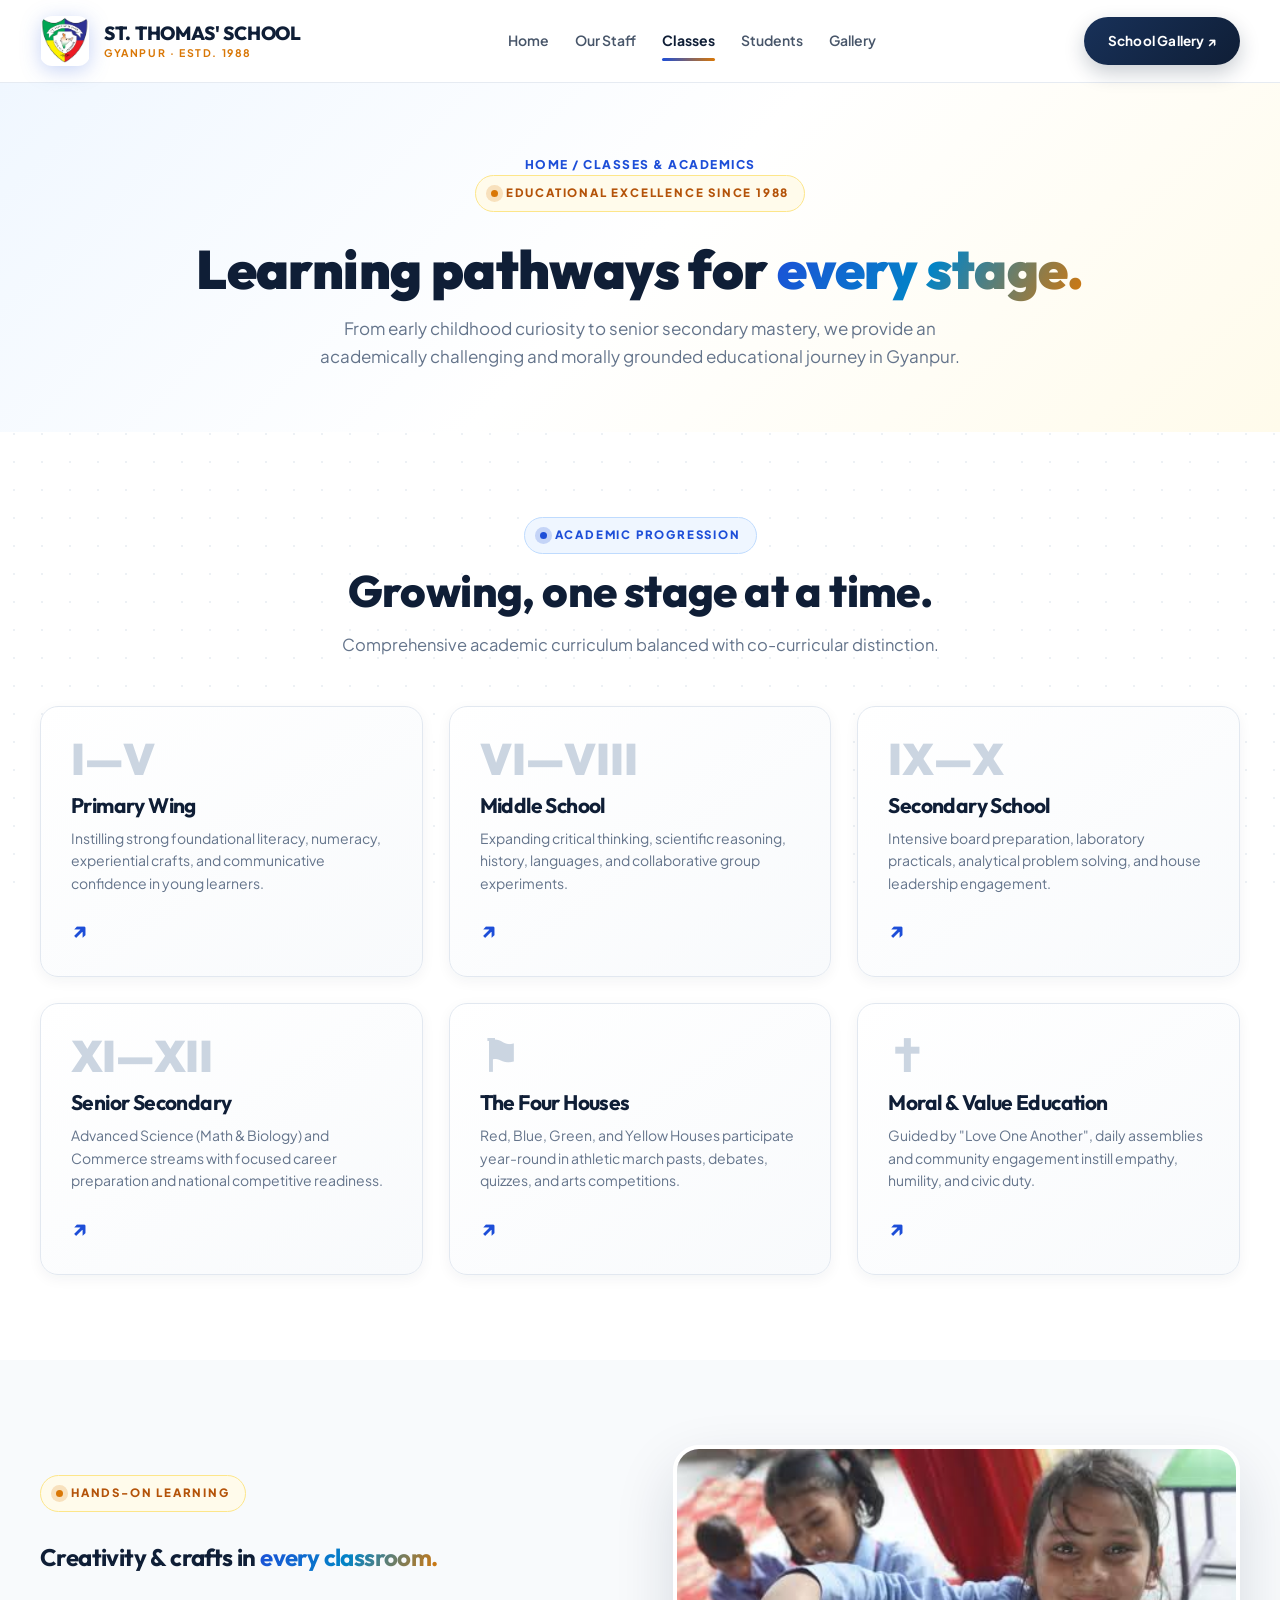
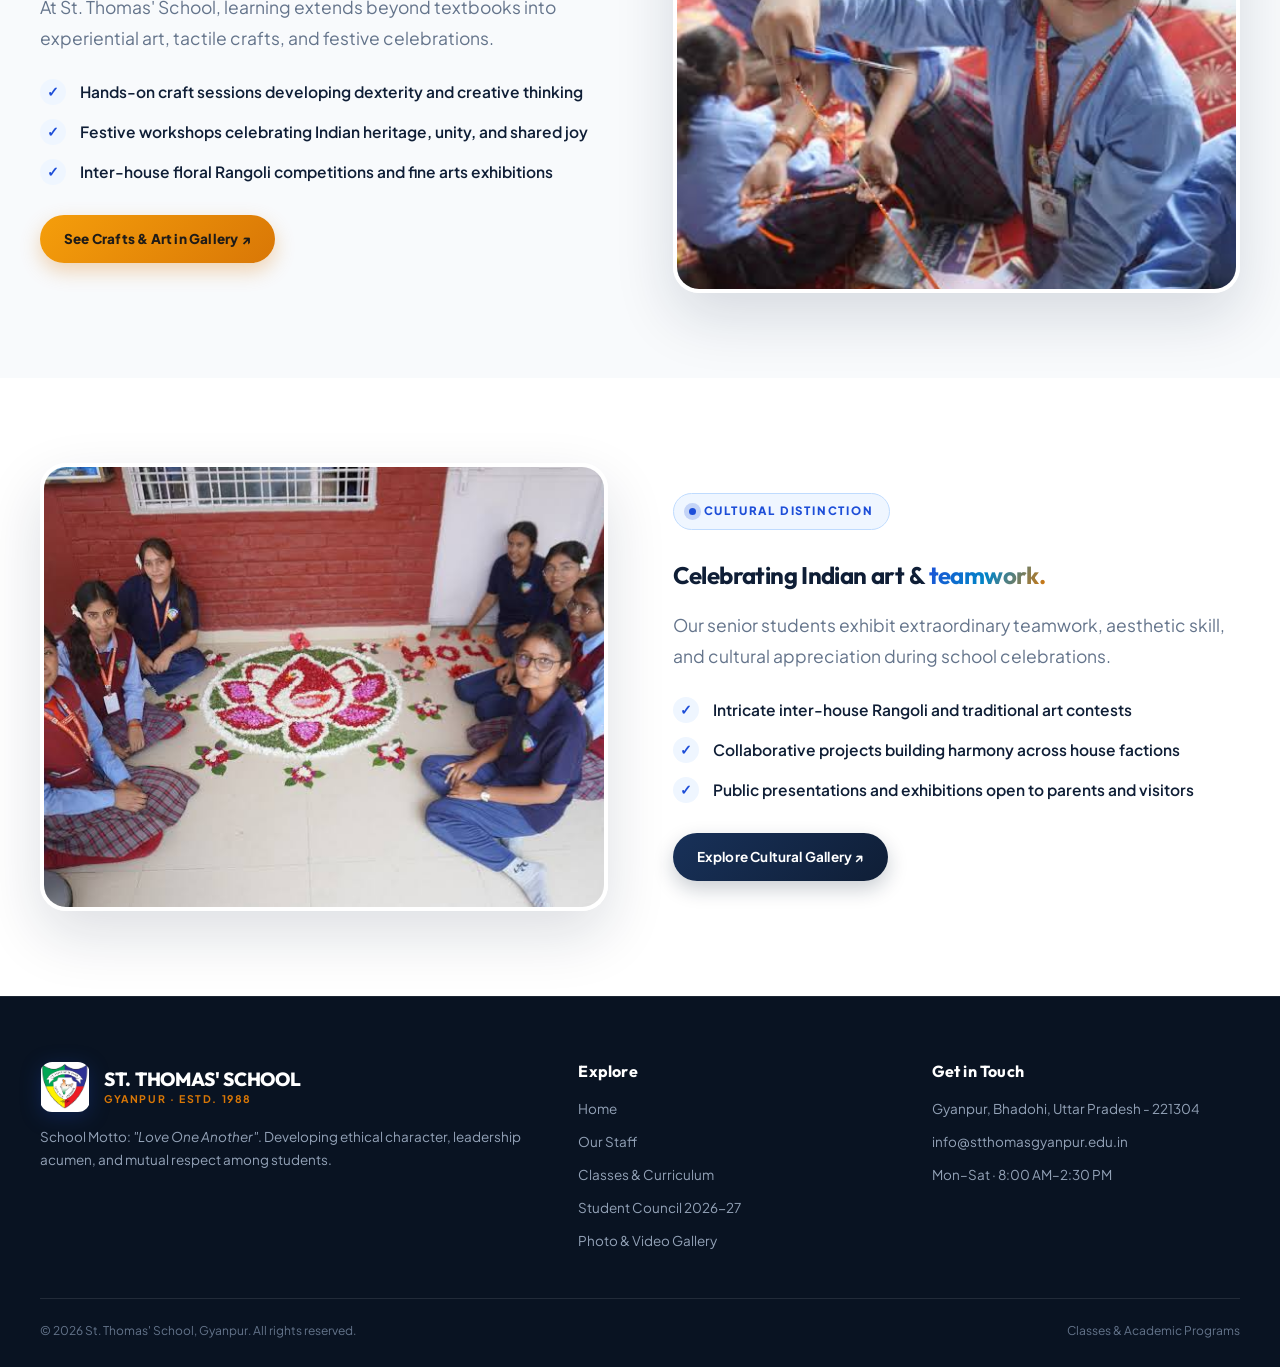
==== classes.html @ a4f0379a "Completed" ====
<!DOCTYPE html>
<html lang="en">
<head>
  <meta charset="UTF-8">
  <meta name="viewport" content="width=device-width, initial-scale=1.0">
  <meta name="description" content="Academic stages and curriculum at St. Thomas' School, Gyanpur. Primary, Middle, Secondary, and Senior Secondary education.">
  <title>Classes & Academics | St. Thomas' School, Gyanpur</title>
  <link rel="preconnect" href="https://fonts.googleapis.com">
  <link rel="preconnect" href="https://fonts.gstatic.com" crossorigin>
  <link rel="icon" type="image/png" href="assets/logo.png">
  <link rel="stylesheet" href="css/style.css">
</head>
<body>

<header class="site-header">
  <div class="container nav-wrap">
    <a class="brand" href="index.html">
      <img src="assets/logo.png" alt="St. Thomas' School Logo" class="brand-logo-img">
      <div class="brand-title-wrap">
        <span class="brand-title">ST. THOMAS' SCHOOL</span>
        <span class="brand-subtitle">GYANPUR · ESTD. 1988</span>
      </div>
    </a>
    <button class="menu-toggle" aria-label="Open navigation" onclick="document.querySelector('.nav-links').classList.toggle('open')">☰</button>
    <nav class="nav-links">
      <a href="index.html">Home</a>
      <a href="staff.html">Our Staff</a>
      <a class="active" href="classes.html">Classes</a>
      <a href="students.html">Students</a>
      <a href="gallery.html">Gallery</a>
    </nav>
    <a class="nav-cta" href="gallery.html">School Gallery ↗</a>
  </div>
</header>

<main>
  <section class="page-hero">
    <div class="container">
      <div class="breadcrumb">HOME / CLASSES & ACADEMICS</div>
      <span class="eyebrow gold-pill">Educational Excellence Since 1988</span>
      <h1>Learning pathways for <span class="gradient-text">every stage.</span></h1>
      <p>From early childhood curiosity to senior secondary mastery, we provide an academically challenging and morally grounded educational journey in Gyanpur.</p>
    </div>
  </section>

  <!-- Educational Stages -->
  <section class="section">
    <div class="container">
      <div class="section-head">
        <span class="eyebrow">Academic Progression</span>
        <h2>Growing, one stage at a time.</h2>
        <p>Comprehensive academic curriculum balanced with co-curricular distinction.</p>
      </div>

      <div class="grid-3">
        <article class="class-card delay-1">
          <div class="number">I—V</div>
          <h3>Primary Wing</h3>
          <p>Instilling strong foundational literacy, numeracy, experiential crafts, and communicative confidence in young learners.</p>
          <span class="arrow">↗</span>
        </article>

        <article class="class-card delay-2">
          <div class="number">VI—VIII</div>
          <h3>Middle School</h3>
          <p>Expanding critical thinking, scientific reasoning, history, languages, and collaborative group experiments.</p>
          <span class="arrow">↗</span>
        </article>

        <article class="class-card delay-3">
          <div class="number">IX—X</div>
          <h3>Secondary School</h3>
          <p>Intensive board preparation, laboratory practicals, analytical problem solving, and house leadership engagement.</p>
          <span class="arrow">↗</span>
        </article>

        <article class="class-card delay-1">
          <div class="number">XI—XII</div>
          <h3>Senior Secondary</h3>
          <p>Advanced Science (Math & Biology) and Commerce streams with focused career preparation and national competitive readiness.</p>
          <span class="arrow">↗</span>
        </article>

        <article class="class-card delay-2">
          <div class="number">⚑</div>
          <h3>The Four Houses</h3>
          <p>Red, Blue, Green, and Yellow Houses participate year-round in athletic march pasts, debates, quizzes, and arts competitions.</p>
          <span class="arrow">↗</span>
        </article>

        <article class="class-card delay-3">
          <div class="number">✝</div>
          <h3>Moral & Value Education</h3>
          <p>Guided by "Love One Another", daily assemblies and community engagement instill empathy, humility, and civic duty.</p>
          <span class="arrow">↗</span>
        </article>
      </div>
    </div>
  </section>

  <!-- Co-Curricular & Creative Split Section -->
  <section class="section soft">
    <div class="container split">
      <div>
        <span class="eyebrow gold-pill">Hands-on Learning</span>
        <h2>Creativity & crafts in <span class="gradient-text">every classroom.</span></h2>
        <p class="lead">At St. Thomas' School, learning extends beyond textbooks into experiential art, tactile crafts, and festive celebrations.</p>
        <ul class="check-list">
          <li>Hands-on craft sessions developing dexterity and creative thinking</li>
          <li>Festive workshops celebrating Indian heritage, unity, and shared joy</li>
          <li>Inter-house floral Rangoli competitions and fine arts exhibitions</li>
        </ul>
        <a class="button gold" href="gallery.html">See Crafts & Art in Gallery ↗</a>
      </div>
      <div class="split-image">
        <img src="assets/images (4).jpg" alt="Primary student participating in craft making at St. Thomas' School">
      </div>
    </div>
  </section>

  <!-- Senior Cultural Activity Split Section -->
  <section class="section">
    <div class="container split">
      <div class="split-image">
        <img src="assets/images (3).jpg" alt="Senior students creating swan-lotus Rangoli at St. Thomas' School">
      </div>
      <div>
        <span class="eyebrow">Cultural Distinction</span>
        <h2>Celebrating Indian art & <span class="gradient-text">teamwork.</span></h2>
        <p class="lead">Our senior students exhibit extraordinary teamwork, aesthetic skill, and cultural appreciation during school celebrations.</p>
        <ul class="check-list">
          <li>Intricate inter-house Rangoli and traditional art contests</li>
          <li>Collaborative projects building harmony across house factions</li>
          <li>Public presentations and exhibitions open to parents and visitors</li>
        </ul>
        <a class="button" href="gallery.html">Explore Cultural Gallery ↗</a>
      </div>
    </div>
  </section>
</main>

<footer class="site-footer">
  <div class="container">
    <div class="footer-grid">
      <div>
        <a class="brand" href="index.html">
          <img src="assets/logo.png" alt="St. Thomas' School Logo" class="brand-logo-img">
          <div class="brand-title-wrap">
            <span class="brand-title">ST. THOMAS' SCHOOL</span>
            <span class="brand-subtitle">GYANPUR · ESTD. 1988</span>
          </div>
        </a>
        <p style="margin-top:14px">School Motto: <em>"Love One Another"</em>. Developing ethical character, leadership acumen, and mutual respect among students.</p>
      </div>
      <div>
        <h3>Explore</h3>
        <div class="footer-links">
          <a href="index.html">Home</a>
          <a href="staff.html">Our Staff</a>
          <a href="classes.html">Classes & Curriculum</a>
          <a href="students.html">Student Council 2026-27</a>
          <a href="gallery.html">Photo & Video Gallery</a>
        </div>
      </div>
      <div>
        <h3>Get in Touch</h3>
        <div class="footer-links">
          <a href="#">Gyanpur, Bhadohi, Uttar Pradesh - 221304</a>
          <a href="mailto:info@stthomasgyanpur.edu.in">info@stthomasgyanpur.edu.in</a>
          <a href="#">Mon–Sat · 8:00 AM–2:30 PM</a>
        </div>
      </div>
    </div>
    <div class="footer-bottom">
      <span>© 2026 St. Thomas' School, Gyanpur. All rights reserved.</span>
      <span>Classes & Academic Programs</span>
    </div>
  </div>
</footer>

</body>
</html>
---- css/style.css ----
@import url('https://fonts.googleapis.com/css2?family=Plus+Jakarta+Sans:wght@400;500;600;700;800&family=Outfit:wght@500;600;700;800;900&display=swap');

:root {
  --navy: #0f1e36;
  --navy-dark: #091322;
  --navy-light: #183159;
  --blue: #1d4ed8;
  --blue-light: #3b82f6;
  --gold: #d97706;
  --gold-light: #f59e0b;
  --gold-soft: #fef3c7;
  --crimson: #dc2626;
  --green: #15803d;
  --ink: #1e293b;
  --muted: #64748b;
  --bg-soft: #f8fafc;
  --paper: #ffffff;
  --line: #e2e8f0;
  --shadow-sm: 0 4px 14px rgba(15, 30, 54, 0.05);
  --shadow-md: 0 12px 32px rgba(15, 30, 54, 0.08);
  --shadow-lg: 0 24px 60px rgba(15, 30, 54, 0.14);
  --radius-sm: 12px;
  --radius-md: 18px;
  --radius-lg: 26px;
}

* {
  box-sizing: border-box;
}

html {
  scroll-behavior: smooth;
  scroll-padding-top: 90px;
}

body {
  margin: 0;
  background: #ffffff;
  color: var(--ink);
  font-family: 'Plus Jakarta Sans', sans-serif;
  line-height: 1.65;
  overflow-x: hidden;
}

body::before {
  content: "";
  position: fixed;
  inset: 0;
  pointer-events: none;
  z-index: -1;
  opacity: 0.35;
  background-image: radial-gradient(#cbd5e1 1.2px, transparent 1.2px);
  background-size: 28px 28px;
}

a {
  color: inherit;
  text-decoration: none;
}

img {
  max-width: 100%;
  display: block;
}

button,
.button {
  font: inherit;
}

.container {
  width: min(1200px, calc(100% - 40px));
  margin-inline: auto;
}

/* ================= SITE HEADER & NAVIGATION ================= */
.site-header {
  position: sticky;
  top: 0;
  z-index: 100;
  background: rgba(255, 255, 255, 0.92);
  backdrop-filter: blur(20px);
  -webkit-backdrop-filter: blur(20px);
  border-bottom: 1px solid rgba(226, 232, 240, 0.85);
  transition: all 0.3s ease;
  animation: dropIn 0.8s cubic-bezier(0.16, 1, 0.3, 1) both;
}

.nav-wrap {
  min-height: 82px;
  display: flex;
  align-items: center;
  justify-content: space-between;
  gap: 20px;
}

.brand {
  display: flex;
  align-items: center;
  gap: 14px;
  font-family: 'Outfit', sans-serif;
  font-weight: 800;
  letter-spacing: -0.4px;
  transition: transform 0.3s ease;
}

.brand:hover {
  transform: translateY(-1px);
}

.brand-logo-img {
  width: 50px;
  height: 50px;
  object-fit: contain;
  border-radius: 12px;
  filter: drop-shadow(0 4px 10px rgba(29, 78, 216, 0.25));
  transition: transform 0.4s cubic-bezier(0.34, 1.56, 0.64, 1);
}

.brand:hover .brand-logo-img {
  transform: rotate(8deg) scale(1.12);
}

.brand-title-wrap {
  display: flex;
  flex-direction: column;
}

.brand-title {
  font-size: 19px;
  color: var(--navy);
  font-weight: 800;
  line-height: 1.15;
  letter-spacing: -0.3px;
}

.brand-subtitle {
  color: var(--gold);
  font: 700 10.5px 'Plus Jakarta Sans', sans-serif;
  letter-spacing: 1.6px;
  text-transform: uppercase;
  margin-top: 2px;
}

.nav-links {
  display: flex;
  align-items: center;
  gap: 26px;
}

.nav-links a {
  font-size: 14px;
  font-weight: 600;
  color: #475569;
  position: relative;
  padding: 8px 0;
  transition: color 0.25s ease;
}

.nav-links a::after {
  content: "";
  position: absolute;
  left: 0;
  bottom: 0;
  width: 100%;
  height: 2.5px;
  background: linear-gradient(90deg, var(--blue), var(--gold));
  border-radius: 2px;
  transform: scaleX(0);
  transform-origin: right;
  transition: transform 0.3s cubic-bezier(0.16, 1, 0.3, 1);
}

.nav-links a:hover,
.nav-links a.active {
  color: var(--navy);
  font-weight: 700;
}

.nav-links a:hover::after,
.nav-links a.active::after {
  transform: scaleX(1);
  transform-origin: left;
}

.nav-cta,
.button {
  display: inline-flex;
  align-items: center;
  justify-content: center;
  gap: 10px;
  border: 0;
  border-radius: 999px;
  padding: 13px 24px;
  background: linear-gradient(135deg, var(--navy-light) 0%, var(--navy) 100%);
  color: white;
  font-weight: 700;
  font-size: 13.5px;
  letter-spacing: 0.2px;
  box-shadow: 0 8px 20px rgba(15, 30, 54, 0.22);
  transition: transform 0.3s cubic-bezier(0.34, 1.56, 0.64, 1), box-shadow 0.3s, background 0.3s;
  cursor: pointer;
}

.nav-cta:hover,
.button:hover {
  transform: translateY(-3px) scale(1.02);
  background: linear-gradient(135deg, var(--blue) 0%, var(--navy) 100%);
  box-shadow: 0 14px 30px rgba(29, 78, 216, 0.32);
  color: white;
}

.button.gold {
  background: linear-gradient(135deg, #f59e0b 0%, #d97706 100%);
  color: #1e1b18;
  font-weight: 800;
  box-shadow: 0 8px 20px rgba(217, 119, 6, 0.3);
}

.button.gold:hover {
  background: linear-gradient(135deg, #fbbf24 0%, #b45309 100%);
  box-shadow: 0 14px 30px rgba(217, 119, 6, 0.45);
  color: #0f172a;
}

.button.secondary {
  background: white;
  color: var(--navy);
  border: 1.5px solid var(--line);
  box-shadow: var(--shadow-sm);
}

.button.secondary:hover {
  color: var(--blue);
  border-color: #cbd5e1;
  background: #f8fafc;
}

.menu-toggle {
  display: none;
  border: 1.5px solid var(--line);
  background: white;
  border-radius: 12px;
  padding: 8px 12px;
  font-size: 22px;
  cursor: pointer;
  transition: background 0.2s;
}

/* ================= HERO SECTION ================= */
.hero {
  position: relative;
  padding: 85px 0 80px;
  background: radial-gradient(circle at 10% 20%, rgba(29, 78, 216, 0.05) 0%, transparent 40%),
    radial-gradient(circle at 90% 80%, rgba(245, 158, 11, 0.08) 0%, transparent 45%),
    linear-gradient(180deg, #f8fafc 0%, #ffffff 100%);
  isolation: isolate;
  overflow: hidden;
}

.hero-grid {
  display: grid;
  grid-template-columns: 1.05fr 0.95fr;
  align-items: center;
  gap: 55px;
}

.eyebrow {
  display: inline-flex;
  align-items: center;
  gap: 8px;
  color: var(--blue);
  font-size: 11.5px;
  font-weight: 800;
  letter-spacing: 1.8px;
  text-transform: uppercase;
  background: #eff6ff;
  border: 1px solid #bfdbfe;
  padding: 8px 15px;
  border-radius: 999px;
  margin-bottom: 12px;
}

.eyebrow:before {
  content: "";
  width: 7px;
  height: 7px;
  background: var(--blue);
  border-radius: 50%;
  box-shadow: 0 0 0 5px rgba(29, 78, 216, 0.2);
  animation: pulse 1.8s infinite;
}

.eyebrow.gold-pill {
  color: #b45309;
  background: #fffbeb;
  border-color: #fde68a;
}

.eyebrow.gold-pill:before {
  background: #d97706;
  box-shadow: 0 0 0 5px rgba(217, 119, 6, 0.2);
}

h1,
h2,
h3,
h4 {
  font-family: 'Outfit', sans-serif;
  line-height: 1.15;
  letter-spacing: -0.6px;
  color: var(--navy);
}

.hero h1 {
  font-size: clamp(38px, 4.8vw, 64px);
  margin: 18px 0;
  font-weight: 900;
}

.gradient-text {
  background: linear-gradient(120deg, #1d4ed8 0%, #0284c7 50%, #d97706 100%);
  -webkit-background-clip: text;
  background-clip: text;
  color: transparent;
}

.lead {
  font-size: 17.5px;
  line-height: 1.8;
  color: var(--muted);
  max-width: 580px;
}

.hero-actions {
  display: flex;
  gap: 14px;
  flex-wrap: wrap;
  margin-top: 32px;
}

.hero-visual {
  position: relative;
  min-height: 480px;
}

.hero-photo-wrap {
  position: absolute;
  inset: 15px 10px 25px 25px;
  border-radius: var(--radius-lg);
  overflow: hidden;
  box-shadow: var(--shadow-lg);
  border: 4px solid white;
  transform: rotate(1.5deg);
  animation: photoFloat 8s ease-in-out infinite;
}

.hero-photo-wrap img {
  width: 100%;
  height: 100%;
  object-fit: cover;
  transition: transform 0.6s ease;
}

.hero-photo-wrap:hover img {
  transform: scale(1.05);
}

.hero-photo-wrap::after {
  content: "";
  position: absolute;
  inset: 0;
  background: linear-gradient(0deg, rgba(15, 30, 54, 0.4) 0%, transparent 60%);
}

.hero-badge-overlay {
  position: absolute;
  bottom: 22px;
  left: 22px;
  z-index: 2;
  color: white;
  text-shadow: 0 2px 6px rgba(0, 0, 0, 0.4);
}

.hero-badge-overlay strong {
  display: block;
  font-size: 18px;
  font-weight: 800;
}

.hero-badge-overlay span {
  font-size: 12px;
  opacity: 0.9;
}

.float-card {
  position: absolute;
  z-index: 3;
  background: rgba(255, 255, 255, 0.95);
  backdrop-filter: blur(12px);
  border: 1px solid rgba(226, 232, 240, 0.9);
  border-radius: 18px;
  padding: 14px 18px;
  box-shadow: var(--shadow-md);
  animation: float 6s ease-in-out infinite;
  display: flex;
  align-items: center;
  gap: 12px;
}

.float-card .icon-chip {
  width: 40px;
  height: 40px;
  border-radius: 12px;
  background: #eff6ff;
  color: var(--blue);
  display: grid;
  place-items: center;
  font-size: 20px;
}

.float-card strong {
  display: block;
  font: 800 20px 'Outfit', sans-serif;
  color: var(--navy);
  line-height: 1.1;
}

.float-card span {
  font-size: 11px;
  color: var(--muted);
  font-weight: 700;
  text-transform: uppercase;
  letter-spacing: 0.5px;
}

.float-card.one {
  top: 25px;
  left: -15px;
}

.float-card.two {
  right: -10px;
  bottom: 35px;
  animation-delay: -3s;
}

.spark {
  position: absolute;
  color: var(--gold-light);
  font-size: 28px;
  animation: spin 14s linear infinite;
  z-index: 2;
}

.spark.s1 {
  right: -5px;
  top: -10px;
}

.spark.s2 {
  left: 10px;
  bottom: 15px;
  font-size: 22px;
  animation-direction: reverse;
}

.blob {
  position: absolute;
  border-radius: 50%;
  filter: blur(40px);
  z-index: -1;
  opacity: 0.5;
  animation: blobMove 14s ease-in-out infinite;
}

.blob.b1 {
  width: 320px;
  height: 320px;
  right: -80px;
  top: -80px;
  background: #bfdbfe;
}

.blob.b2 {
  width: 250px;
  height: 250px;
  left: -60px;
  bottom: 0;
  background: #fde68a;
  animation-delay: -5s;
}

/* ================= MARQUEE TICKER ================= */
.marquee {
  overflow: hidden;
  white-space: nowrap;
  background: var(--navy);
  color: white;
  padding: 15px 0;
  font-weight: 800;
  font-size: 12.5px;
  letter-spacing: 2px;
  border-top: 1px solid rgba(255, 255, 255, 0.1);
  border-bottom: 1px solid rgba(255, 255, 255, 0.1);
}

.marquee-track {
  display: inline-block;
  animation: marquee 30s linear infinite;
}

.marquee-highlight {
  color: var(--gold-light);
  font-weight: 900;
}

/* ================= SECTIONS & GRIDS ================= */
.section {
  padding: 85px 0;
}

.section.soft {
  background: var(--bg-soft);
}

.section-head {
  max-width: 720px;
  margin: 0 auto 48px;
  text-align: center;
}

.section-head .eyebrow {
  margin-bottom: 12px;
}

.section-head h2 {
  font-size: clamp(30px, 3.8vw, 44px);
  font-weight: 800;
  margin: 0 0 14px;
}

.section-head p {
  color: var(--muted);
  font-size: 16.5px;
  margin: 0;
}

.grid-3 {
  display: grid;
  grid-template-columns: repeat(3, 1fr);
  gap: 26px;
}

.grid-4 {
  display: grid;
  grid-template-columns: repeat(4, 1fr);
  gap: 22px;
}

/* ================= CARDS & HOVER EFFECTS ================= */
.feature-card,
.person-card,
.class-card,
.student-card,
.gallery-card {
  background: white;
  border: 1px solid var(--line);
  border-radius: var(--radius-md);
  overflow: hidden;
  box-shadow: var(--shadow-sm);
  transition: transform 0.4s cubic-bezier(0.2, 0.8, 0.2, 1),
    box-shadow 0.4s ease,
    border-color 0.4s ease;
  animation: riseIn 0.8s cubic-bezier(0.16, 1, 0.3, 1) both;
}

.feature-card:hover,
.person-card:hover,
.class-card:hover,
.student-card:hover,
.gallery-card:hover {
  transform: translateY(-8px) scale(1.015);
  box-shadow: var(--shadow-lg);
  border-color: #cbd5e1;
}

.feature-card {
  padding: 32px;
  position: relative;
}

.feature-icon {
  width: 56px;
  height: 56px;
  border-radius: 16px;
  display: grid;
  place-items: center;
  background: #eff6ff;
  color: var(--blue);
  font-size: 24px;
  margin-bottom: 22px;
  transition: transform 0.4s cubic-bezier(0.34, 1.56, 0.64, 1), background 0.3s;
}

.feature-card:hover .feature-icon {
  transform: rotate(-10deg) scale(1.15);
  background: var(--blue);
  color: white;
}

.feature-card h3 {
  font-size: 21px;
  margin: 0 0 10px;
}

.feature-card p {
  font-size: 14.5px;
  color: var(--muted);
  margin: 0;
  line-height: 1.7;
}

/* ================= STATS BAND ================= */
.stats-band {
  background: linear-gradient(135deg, var(--navy-dark) 0%, var(--navy) 100%);
  color: white;
  padding: 45px 0;
  position: relative;
  overflow: hidden;
}

.stats-band::after {
  content: "";
  position: absolute;
  top: 0;
  right: 0;
  width: 300px;
  height: 100%;
  background: radial-gradient(circle, rgba(245, 158, 11, 0.15) 0%, transparent 70%);
  pointer-events: none;
}

.stats-grid {
  display: grid;
  grid-template-columns: repeat(4, 1fr);
  gap: 25px;
  text-align: center;
}

.stat {
  padding: 10px;
}

.stat strong {
  display: block;
  font: 900 42px 'Outfit', sans-serif;
  color: var(--gold-light);
  letter-spacing: -0.5px;
}

.stat span {
  font-size: 13px;
  color: #cbd5e1;
  font-weight: 700;
  letter-spacing: 0.8px;
  text-transform: uppercase;
}

/* ================= SPLIT SECTION ================= */
.split {
  display: grid;
  grid-template-columns: 1fr 1fr;
  gap: 65px;
  align-items: center;
}

.split-image {
  border-radius: var(--radius-lg);
  overflow: hidden;
  box-shadow: var(--shadow-lg);
  position: relative;
  border: 4px solid white;
}

.split-image img {
  width: 100%;
  height: 440px;
  object-fit: cover;
  transition: transform 0.8s ease;
}

.split-image:hover img {
  transform: scale(1.05);
}

.check-list {
  list-style: none;
  padding: 0;
  margin: 24px 0 30px;
  display: grid;
  gap: 14px;
}

.check-list li {
  display: flex;
  align-items: center;
  font-weight: 600;
  color: var(--navy);
  font-size: 15.5px;
}

.check-list li::before {
  content: "✓";
  display: inline-grid;
  place-items: center;
  width: 26px;
  height: 26px;
  border-radius: 50%;
  background: #eff6ff;
  color: var(--blue);
  font-weight: 900;
  font-size: 14px;
  margin-right: 14px;
  flex-shrink: 0;
}

/* ================= PAGE HERO ================= */
.page-hero {
  padding: 72px 0 62px;
  background: linear-gradient(135deg, #f0f7ff 0%, #ffffff 50%, #fffbeb 100%);
  text-align: center;
  position: relative;
  overflow: hidden;
}

.page-hero h1 {
  font-size: clamp(36px, 4.5vw, 54px);
  margin: 14px 0;
  font-weight: 900;
}

.page-hero p {
  color: var(--muted);
  max-width: 680px;
  margin: 0 auto;
  font-size: 17px;
}

.breadcrumb {
  font-size: 12px;
  color: var(--blue);
  font-weight: 800;
  letter-spacing: 1.5px;
  text-transform: uppercase;
}

/* ================= PERSON & STUDENT CARDS ================= */
.person-card,
.student-card {
  padding: 14px;
  display: flex;
  flex-direction: column;
}

.card-img-wrap {
  width: 100%;
  height: 250px;
  border-radius: var(--radius-sm);
  overflow: hidden;
  position: relative;
  background: #f1f5f9;
}

.person-card img,
.student-card img {
  width: 100%;
  height: 100%;
  object-fit: cover;
  transition: transform 0.6s ease, filter 0.4s ease;
}

.person-card:hover img,
.student-card:hover img {
  transform: scale(1.07);
}

.person-info,
.student-info {
  padding: 16px 6px 6px;
  flex-grow: 1;
  display: flex;
  flex-direction: column;
}

.person-info h3,
.student-info h3 {
  margin: 0 0 4px;
  font-size: 18px;
  font-weight: 800;
}

.person-info p,
.student-info p {
  margin: 0;
  color: var(--muted);
  font-size: 13.5px;
}

/* House & Role Tags */
.tag {
  display: inline-flex;
  align-items: center;
  gap: 5px;
  margin-top: 12px;
  padding: 6px 12px;
  border-radius: 999px;
  background: #f1f5f9;
  color: var(--navy);
  font-size: 11px;
  font-weight: 800;
  letter-spacing: 0.6px;
  text-transform: uppercase;
  align-self: flex-start;
}

.tag.red-house {
  background: #fee2e2;
  color: #b91c1c;
  border: 1px solid #fca5a5;
}

.tag.blue-house {
  background: #dbeafe;
  color: #1d4ed8;
  border: 1px solid #93c5fd;
}

.tag.green-house {
  background: #dcfce7;
  color: #15803d;
  border: 1px solid #86efac;
}

.tag.yellow-house {
  background: #fef3c7;
  color: #b45309;
  border: 1px solid #fde68a;
}

.tag.head-cabinet {
  background: linear-gradient(135deg, #1e3a8a, #1e293b);
  color: #fef08a;
  border: 1px solid #fef08a;
}

.tag.sports {
  background: #ffedd5;
  color: #c2410c;
  border: 1px solid #fed7aa;
}

/* ================= CLASS CARDS ================= */
.class-card {
  padding: 30px;
  position: relative;
  min-height: 220px;
  background: linear-gradient(145deg, #ffffff 0%, #f8fafc 100%);
  display: flex;
  flex-direction: column;
}

.class-card .number {
  font: 900 44px 'Outfit', sans-serif;
  color: #cbd5e1;
  line-height: 1;
  margin-bottom: 12px;
}

.class-card h3 {
  font-size: 21px;
  margin: 0 0 10px;
}

.class-card p {
  font-size: 14px;
  color: var(--muted);
  margin: 0;
  line-height: 1.6;
}

.class-card .arrow {
  margin-top: auto;
  padding-top: 16px;
  color: var(--blue);
  font-size: 22px;
  font-weight: 800;
  transition: transform 0.3s;
}

.class-card:hover .arrow {
  transform: translate(6px, -6px);
}

/* ================= INTERACTIVE GALLERY & FILTER TABS ================= */
.gallery-filters {
  display: flex;
  align-items: center;
  justify-content: center;
  flex-wrap: wrap;
  gap: 12px;
  margin-bottom: 40px;
}

.filter-btn {
  background: white;
  border: 1.5px solid var(--line);
  color: #475569;
  padding: 10px 22px;
  border-radius: 999px;
  font-size: 13.5px;
  font-weight: 700;
  cursor: pointer;
  transition: all 0.3s cubic-bezier(0.16, 1, 0.3, 1);
  box-shadow: var(--shadow-sm);
}

.filter-btn:hover {
  border-color: var(--blue-light);
  color: var(--blue);
  transform: translateY(-2px);
}

.filter-btn.active {
  background: var(--navy);
  color: white;
  border-color: var(--navy);
  box-shadow: 0 6px 18px rgba(15, 30, 54, 0.25);
  transform: translateY(-2px);
}

.gallery-grid {
  display: grid;
  grid-template-columns: repeat(3, 1fr);
  gap: 24px;
}

.gallery-card {
  position: relative;
  height: 280px;
  cursor: pointer;
  border-radius: var(--radius-md);
  overflow: hidden;
  box-shadow: var(--shadow-sm);
}

.gallery-card.hide {
  display: none;
}

.gallery-card img {
  width: 100%;
  height: 100%;
  object-fit: cover;
  transition: transform 0.7s cubic-bezier(0.16, 1, 0.3, 1);
}

.gallery-overlay {
  position: absolute;
  inset: 0;
  display: flex;
  flex-direction: column;
  justify-content: flex-end;
  padding: 24px;
  color: white;
  background: linear-gradient(0deg, rgba(15, 30, 54, 0.9) 0%, rgba(15, 30, 54, 0.35) 50%, transparent 100%);
  opacity: 0.9;
  transition: opacity 0.35s ease, transform 0.35s ease;
}

.gallery-badge {
  display: inline-block;
  align-self: flex-start;
  font-size: 10.5px;
  font-weight: 800;
  letter-spacing: 0.8px;
  text-transform: uppercase;
  background: rgba(245, 158, 11, 0.95);
  color: #0f172a;
  padding: 4px 10px;
  border-radius: 999px;
  margin-bottom: 8px;
  backdrop-filter: blur(4px);
}

.gallery-overlay h3 {
  margin: 0;
  font-size: 19px;
  font-weight: 700;
  color: white;
  line-height: 1.25;
}

.gallery-overlay p {
  margin: 6px 0 0;
  font-size: 12.5px;
  color: #cbd5e1;
  opacity: 0;
  transform: translateY(10px);
  transition: all 0.3s ease;
}

.gallery-card:hover img {
  transform: scale(1.1);
}

.gallery-card:hover .gallery-overlay {
  opacity: 1;
}

.gallery-card:hover .gallery-overlay p {
  opacity: 1;
  transform: translateY(0);
}

/* ================= LIGHTBOX MODAL ================= */
.lightbox-modal {
  position: fixed;
  inset: 0;
  z-index: 1000;
  background: rgba(10, 18, 30, 0.92);
  backdrop-filter: blur(16px);
  -webkit-backdrop-filter: blur(16px);
  display: flex;
  align-items: center;
  justify-content: center;
  padding: 30px;
  opacity: 0;
  pointer-events: none;
  transition: opacity 0.35s ease;
}

.lightbox-modal.open {
  opacity: 1;
  pointer-events: auto;
}

.lightbox-content {
  max-width: 900px;
  width: 100%;
  background: #0f1e36;
  border-radius: var(--radius-lg);
  overflow: hidden;
  box-shadow: 0 30px 80px rgba(0, 0, 0, 0.6);
  border: 1px solid rgba(255, 255, 255, 0.15);
  transform: scale(0.95) translateY(20px);
  transition: transform 0.4s cubic-bezier(0.16, 1, 0.3, 1);
  display: flex;
  flex-direction: column;
}

.lightbox-modal.open .lightbox-content {
  transform: scale(1) translateY(0);
}

.lightbox-img-wrap {
  width: 100%;
  max-height: 65vh;
  background: #000;
  display: flex;
  align-items: center;
  justify-content: center;
}

.lightbox-img-wrap img {
  max-width: 100%;
  max-height: 65vh;
  object-fit: contain;
}

.lightbox-caption {
  padding: 22px 28px;
  color: white;
}

.lightbox-caption h3 {
  margin: 0 0 6px;
  color: white;
  font-size: 22px;
}

.lightbox-caption p {
  margin: 0;
  color: #94a3b8;
  font-size: 14.5px;
}

.lightbox-close {
  position: absolute;
  top: 25px;
  right: 30px;
  background: rgba(255, 255, 255, 0.15);
  border: 0;
  color: white;
  width: 44px;
  height: 44px;
  border-radius: 50%;
  font-size: 24px;
  cursor: pointer;
  display: grid;
  place-items: center;
  transition: background 0.25s, transform 0.25s;
}

.lightbox-close:hover {
  background: rgba(255, 255, 255, 0.3);
  transform: scale(1.1);
}

/* ================= VIDEO FRAME ================= */
.video-frame {
  border-radius: var(--radius-lg);
  overflow: hidden;
  box-shadow: var(--shadow-lg);
  background: var(--navy-dark);
  border: 3px solid rgba(255, 255, 255, 0.1);
}

.video-frame video {
  width: 100%;
  display: block;
  max-height: 520px;
}

/* ================= CTA PANEL ================= */
.cta-panel {
  padding: 55px;
  border-radius: var(--radius-lg);
  background: linear-gradient(135deg, var(--navy-dark) 0%, var(--navy-light) 100%);
  color: white;
  display: flex;
  align-items: center;
  justify-content: space-between;
  gap: 30px;
  position: relative;
  overflow: hidden;
  box-shadow: var(--shadow-lg);
  border: 1px solid rgba(255, 255, 255, 0.12);
}

.cta-panel::after {
  content: "✦";
  position: absolute;
  font-size: 220px;
  right: 25%;
  top: -85px;
  color: rgba(255, 255, 255, 0.05);
  animation: spin 32s linear infinite;
  pointer-events: none;
}

.cta-panel h2 {
  font-size: clamp(28px, 3.5vw, 42px);
  margin: 0 0 10px;
  color: white;
  position: relative;
  z-index: 1;
}

.cta-panel p {
  margin: 0;
  color: #cbd5e1;
  font-size: 16.5px;
  position: relative;
  z-index: 1;
}

/* ================= SITE FOOTER ================= */
.site-footer {
  background: var(--navy-dark);
  color: #cbd5e1;
  padding: 65px 0 26px;
  border-top: 1px solid rgba(255, 255, 255, 0.08);
}

.footer-grid {
  display: grid;
  grid-template-columns: 1.6fr 1fr 1fr;
  gap: 45px;
}

.site-footer .brand .brand-title {
  color: white;
}

.site-footer p,
.site-footer a {
  font-size: 13.5px;
  color: #94a3b8;
  line-height: 1.7;
}

.site-footer h3 {
  font-size: 16px;
  color: white;
  margin: 0 0 18px;
  letter-spacing: 0.2px;
}

.footer-links {
  display: grid;
  gap: 10px;
}

.footer-links a:hover {
  color: var(--gold-light);
  transform: translateX(4px);
  transition: transform 0.2s, color 0.2s;
}

.footer-bottom {
  border-top: 1px solid rgba(255, 255, 255, 0.1);
  margin-top: 45px;
  padding-top: 22px;
  display: flex;
  justify-content: space-between;
  gap: 20px;
  font-size: 12px;
  color: #64748b;
}

/* ================= KEYFRAME ANIMATIONS ================= */
.reveal {
  animation: riseIn 0.85s cubic-bezier(0.16, 1, 0.3, 1) both;
}

.delay-1 {
  animation-delay: 0.12s;
}

.delay-2 {
  animation-delay: 0.24s;
}

.delay-3 {
  animation-delay: 0.36s;
}

.delay-4 {
  animation-delay: 0.48s;
}

@keyframes dropIn {
  from {
    transform: translateY(-100%);
    opacity: 0;
  }

  to {
    transform: translateY(0);
    opacity: 1;
  }
}

@keyframes riseIn {
  from {
    opacity: 0;
    transform: translateY(30px);
  }

  to {
    opacity: 1;
    transform: translateY(0);
  }
}

@keyframes fadeIn {
  from {
    opacity: 0;
  }

  to {
    opacity: 1;
  }
}

@keyframes float {

  0%,
  100% {
    transform: translateY(0) rotate(0);
  }

  50% {
    transform: translateY(-12px) rotate(1deg);
  }
}

@keyframes photoFloat {

  0%,
  100% {
    transform: rotate(1.5deg) translateY(0);
  }

  50% {
    transform: rotate(0deg) translateY(-14px);
  }
}

@keyframes pulse {

  0%,
  100% {
    box-shadow: 0 0 0 4px rgba(29, 78, 216, 0.2);
  }

  50% {
    box-shadow: 0 0 0 8px rgba(29, 78, 216, 0.05);
  }
}

@keyframes spin {
  to {
    transform: rotate(360deg);
  }
}

@keyframes blobMove {

  0%,
  100% {
    transform: translate(0, 0) scale(1);
  }

  50% {
    transform: translate(30px, 35px) scale(1.1);
  }
}

@keyframes marquee {
  from {
    transform: translateX(0);
  }

  to {
    transform: translateX(-50%);
  }
}

/* ================= ACCESSIBILITY: REDUCED MOTION ================= */
@media (prefers-reduced-motion: reduce) {

  *,
  *::before,
  *::after {
    scroll-behavior: auto !important;
    animation-duration: 0.01ms !important;
    animation-iteration-count: 1 !important;
    transition-duration: 0.01ms !important;
  }
}

/* ================= RESPONSIVE STYLES ================= */
@media (max-width: 960px) {
  .nav-links {
    gap: 16px;
  }

  .nav-links a {
    font-size: 13px;
  }

  .hero-grid {
    gap: 35px;
  }

  .grid-4 {
    grid-template-columns: repeat(2, 1fr);
  }

  .gallery-grid {
    grid-template-columns: repeat(2, 1fr);
  }

  .footer-grid {
    grid-template-columns: 1fr 1fr;
    gap: 30px;
  }
}

@media (max-width: 768px) {
  .container {
    width: min(100% - 32px, 600px);
  }

  .nav-wrap {
    min-height: 72px;
  }

  .menu-toggle {
    display: block;
  }

  .nav-cta {
    display: none;
  }

  .nav-links {
    display: none;
    position: absolute;
    top: 72px;
    left: 0;
    right: 0;
    padding: 22px 28px;
    background: white;
    border-bottom: 2px solid var(--line);
    box-shadow: var(--shadow-lg);
    flex-direction: column;
    align-items: flex-start;
    gap: 16px;
  }

  .nav-links.open {
    display: flex;
    animation: riseIn 0.3s ease both;
  }

  .nav-links a {
    font-size: 15px;
    width: 100%;
    padding: 6px 0;
  }

  .hero {
    padding: 60px 0 50px;
  }

  .hero-grid,
  .split {
    grid-template-columns: 1fr;
  }

  .hero-visual {
    min-height: 380px;
    margin-top: 15px;
  }

  .hero-photo-wrap {
    inset: 10px 10px 15px 15px;
  }

  .float-card.two {
    right: 0;
  }

  .section {
    padding: 65px 0;
  }

  .grid-3 {
    grid-template-columns: 1fr;
  }

  .gallery-grid {
    grid-template-columns: 1fr;
  }

  .stats-grid {
    grid-template-columns: repeat(2, 1fr);
    row-gap: 25px;
  }

  .split-image img {
    height: 320px;
  }

  .cta-panel {
    padding: 35px 28px;
    flex-direction: column;
    align-items: flex-start;
  }

  .cta-panel .button {
    margin-top: 15px;
  }

  .footer-grid {
    grid-template-columns: 1fr;
    gap: 28px;
  }

  .footer-bottom {
    flex-direction: column;
    gap: 8px;
  }
}

@media (max-width: 460px) {
  .grid-4 {
    grid-template-columns: 1fr;
  }

  .hero h1 {
    font-size: 36px;
  }

  .float-card {
    padding: 10px 14px;
  }

  .float-card strong {
    font-size: 17px;
  }

  .brand-title {
    font-size: 16px;
  }

  .brand-subtitle {
    font-size: 9px;
  }

  .filter-btn {
    padding: 8px 16px;
    font-size: 12.5px;
  }
}
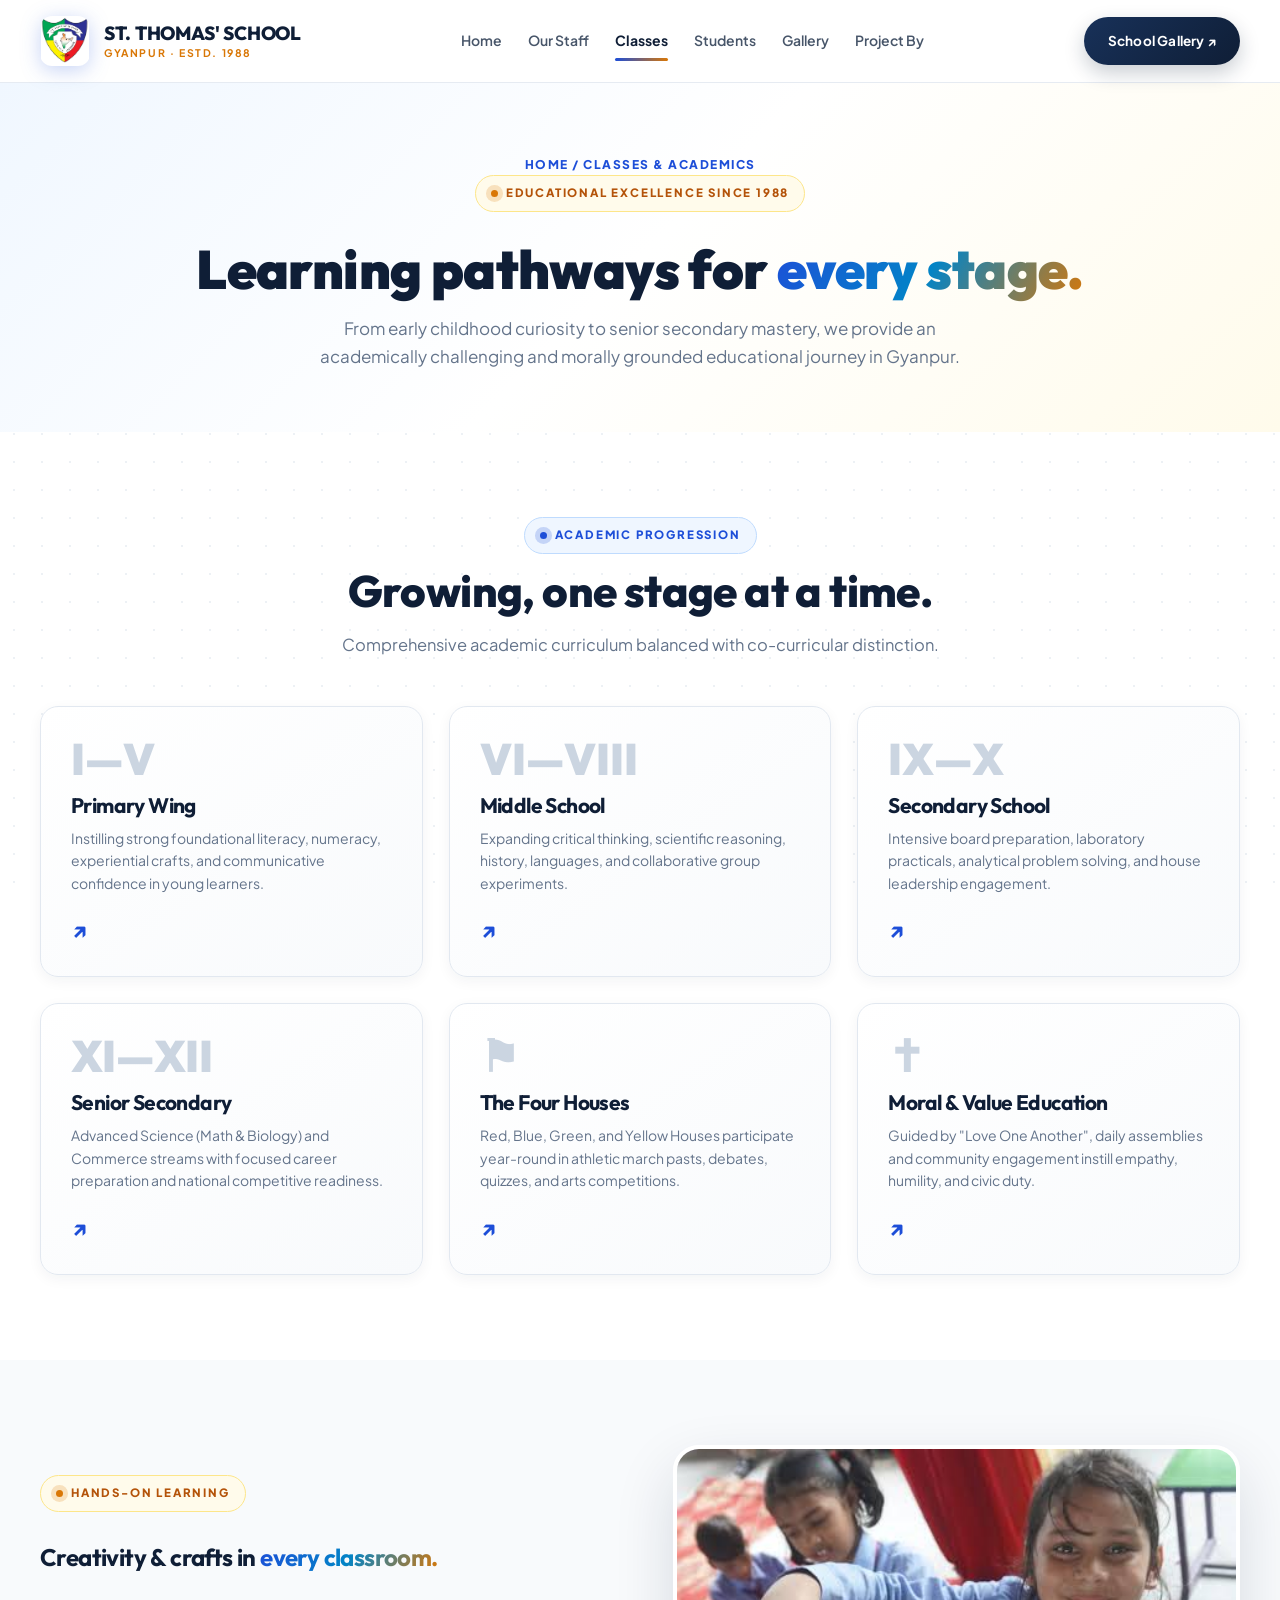
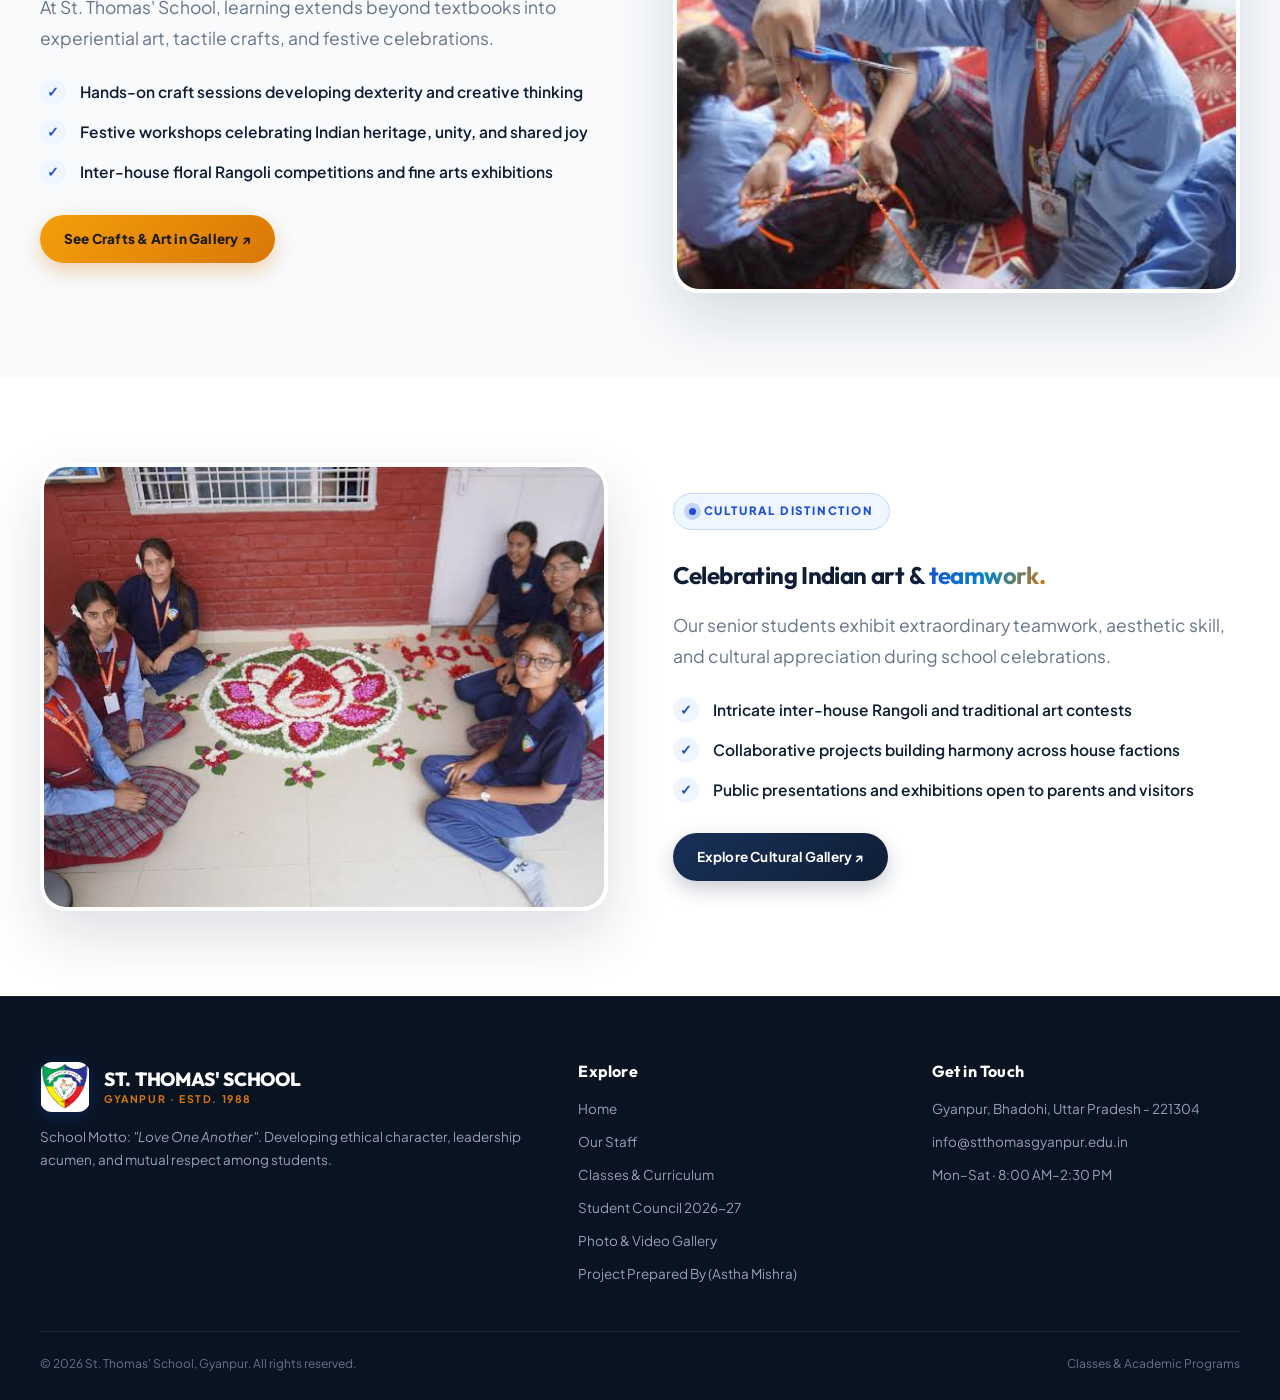
==== commit 1e2de476: "Adding Developer Contact" ====
--- a/classes.html
+++ b/classes.html
@@ -28,6 +28,7 @@
       <a class="active" href="classes.html">Classes</a>
       <a href="students.html">Students</a>
       <a href="gallery.html">Gallery</a>
+      <a href="index.html#prepared-by">Project By</a>
     </nav>
     <a class="nav-cta" href="gallery.html">School Gallery ↗</a>
   </div>
@@ -160,6 +161,7 @@
           <a href="classes.html">Classes & Curriculum</a>
           <a href="students.html">Student Council 2026-27</a>
           <a href="gallery.html">Photo & Video Gallery</a>
+          <a href="index.html#prepared-by">Project Prepared By (Astha Mishra)</a>
         </div>
       </div>
       <div>
--- a/css/style.css
+++ b/css/style.css
@@ -1348,6 +1348,246 @@
   }
 }
 
+/* ================= PROJECT PREPARED BY SECTION ================= */
+.project-credit-section {
+  position: relative;
+  background: linear-gradient(180deg, #f8fafc 0%, rgba(254, 243, 199, 0.35) 50%, #ffffff 100%);
+  border-top: 1px solid var(--line);
+  border-bottom: 1px solid var(--line);
+  overflow: hidden;
+}
+
+.project-credit-card {
+  display: grid;
+  grid-template-columns: 320px 1fr;
+  gap: 45px;
+  background: #ffffff;
+  border-radius: var(--radius-lg);
+  padding: 42px;
+  box-shadow: var(--shadow-lg);
+  border: 1px solid rgba(217, 119, 6, 0.25);
+  position: relative;
+  overflow: hidden;
+  align-items: center;
+}
+
+.project-credit-card::before {
+  content: "";
+  position: absolute;
+  top: 0;
+  left: 0;
+  width: 100%;
+  height: 6px;
+  background: linear-gradient(90deg, var(--gold), var(--blue), var(--gold-light));
+}
+
+.credit-photo-col {
+  display: flex;
+  flex-direction: column;
+  align-items: center;
+  position: relative;
+}
+
+.credit-photo-frame {
+  position: relative;
+  width: 100%;
+  max-width: 290px;
+  height: 390px;
+  border-radius: 20px;
+  overflow: hidden;
+  box-shadow: 0 16px 36px rgba(15, 30, 54, 0.16);
+  border: 4px solid #ffffff;
+  outline: 2px solid rgba(217, 119, 6, 0.35);
+  background: linear-gradient(135deg, #f1f5f9 0%, #e2e8f0 100%);
+  transition: transform 0.4s cubic-bezier(0.16, 1, 0.3, 1), box-shadow 0.4s ease;
+}
+
+.credit-photo-frame:hover {
+  transform: translateY(-4px) scale(1.02);
+  box-shadow: 0 22px 48px rgba(15, 30, 54, 0.22);
+}
+
+.credit-avatar {
+  width: 100%;
+  height: 100%;
+  object-fit: cover;
+  object-position: center 12%;
+  transition: transform 0.6s ease;
+}
+
+.credit-photo-frame:hover .credit-avatar {
+  transform: scale(1.05);
+}
+
+.credit-photo-tag {
+  position: absolute;
+  bottom: 14px;
+  left: 50%;
+  transform: translateX(-50%);
+  background: rgba(15, 30, 54, 0.9);
+  backdrop-filter: blur(10px);
+  -webkit-backdrop-filter: blur(10px);
+  color: #ffffff;
+  padding: 6px 16px;
+  border-radius: 999px;
+  font-size: 13px;
+  font-weight: 700;
+  letter-spacing: 0.5px;
+  display: flex;
+  align-items: center;
+  gap: 8px;
+  white-space: nowrap;
+  border: 1px solid rgba(254, 243, 199, 0.35);
+  box-shadow: 0 6px 16px rgba(0, 0, 0, 0.25);
+}
+
+.badge-dot {
+  width: 8px;
+  height: 8px;
+  background-color: var(--gold-light);
+  border-radius: 50%;
+  display: inline-block;
+  box-shadow: 0 0 8px var(--gold);
+}
+
+.credit-photo-caption {
+  margin-top: 14px;
+  text-align: center;
+}
+
+.credit-photo-caption strong {
+  display: block;
+  font-family: 'Outfit', sans-serif;
+  font-size: 18px;
+  color: var(--navy);
+}
+
+.credit-photo-caption span {
+  font-size: 13px;
+  color: var(--muted);
+}
+
+.credit-info-col {
+  display: flex;
+  flex-direction: column;
+  gap: 18px;
+}
+
+.credit-kicker {
+  display: inline-flex;
+  align-items: center;
+  gap: 6px;
+  font-size: 12px;
+  font-weight: 800;
+  letter-spacing: 1.5px;
+  text-transform: uppercase;
+  color: var(--gold);
+}
+
+.credit-title {
+  font-family: 'Outfit', sans-serif;
+  font-size: 34px;
+  font-weight: 800;
+  color: var(--navy);
+  margin: 4px 0 8px 0;
+  line-height: 1.2;
+}
+
+.credit-lead {
+  color: var(--muted);
+  font-size: 15.5px;
+  line-height: 1.65;
+  margin: 0;
+}
+
+.credit-details-grid {
+  display: grid;
+  grid-template-columns: repeat(2, 1fr);
+  gap: 12px;
+  margin-top: 4px;
+}
+
+.credit-meta-card {
+  display: flex;
+  align-items: center;
+  gap: 14px;
+  padding: 12px 16px;
+  background: var(--bg-soft);
+  border: 1px solid var(--line);
+  border-radius: var(--radius-sm);
+  transition: all 0.3s ease;
+}
+
+.credit-meta-card:hover {
+  background: #ffffff;
+  border-color: rgba(29, 78, 216, 0.3);
+  box-shadow: var(--shadow-sm);
+  transform: translateY(-2px);
+}
+
+.credit-meta-icon {
+  width: 40px;
+  height: 40px;
+  border-radius: 10px;
+  background: #ffffff;
+  border: 1px solid var(--line);
+  display: flex;
+  align-items: center;
+  justify-content: center;
+  font-size: 18px;
+  flex-shrink: 0;
+  box-shadow: 0 2px 6px rgba(0, 0, 0, 0.04);
+}
+
+.meta-label {
+  display: block;
+  font-size: 11px;
+  font-weight: 700;
+  text-transform: uppercase;
+  letter-spacing: 0.8px;
+  color: var(--muted);
+}
+
+.meta-value {
+  display: block;
+  font-size: 15.5px;
+  font-weight: 700;
+  color: var(--navy);
+  margin-top: 2px;
+}
+
+.credit-badges-list {
+  display: flex;
+  flex-wrap: wrap;
+  gap: 8px;
+}
+
+.pill-chip {
+  font-size: 12px;
+  font-weight: 600;
+  padding: 5px 12px;
+  border-radius: 999px;
+  background: rgba(29, 78, 216, 0.08);
+  color: var(--blue);
+  border: 1px solid rgba(29, 78, 216, 0.15);
+}
+
+.credit-quote {
+  position: relative;
+  background: #fdfaf3;
+  border-left: 4px solid var(--gold);
+  border-radius: 0 12px 12px 0;
+  padding: 12px 16px;
+}
+
+.credit-quote p {
+  margin: 0;
+  font-size: 13.5px;
+  color: #475569;
+  font-style: italic;
+  line-height: 1.6;
+}
+
 /* ================= ACCESSIBILITY: REDUCED MOTION ================= */
 @media (prefers-reduced-motion: reduce) {
 
@@ -1386,6 +1626,38 @@
   .footer-grid {
     grid-template-columns: 1fr 1fr;
     gap: 30px;
+  }
+
+  .project-credit-card {
+    grid-template-columns: 1fr;
+    text-align: center;
+    padding: 32px 24px;
+    gap: 28px;
+  }
+
+  .credit-photo-col {
+    margin: 0 auto;
+  }
+
+  .credit-info-col {
+    align-items: center;
+  }
+
+  .credit-details-grid {
+    grid-template-columns: 1fr;
+    width: 100%;
+  }
+
+  .credit-meta-card {
+    text-align: left;
+  }
+
+  .credit-badges-list {
+    justify-content: center;
+  }
+
+  .credit-quote {
+    text-align: left;
   }
 }
 
@@ -1525,4 +1797,13 @@
     padding: 8px 16px;
     font-size: 12.5px;
   }
+
+  .credit-photo-frame {
+    height: 330px;
+    max-width: 260px;
+  }
+
+  .credit-title {
+    font-size: 26px;
+  }
 }
